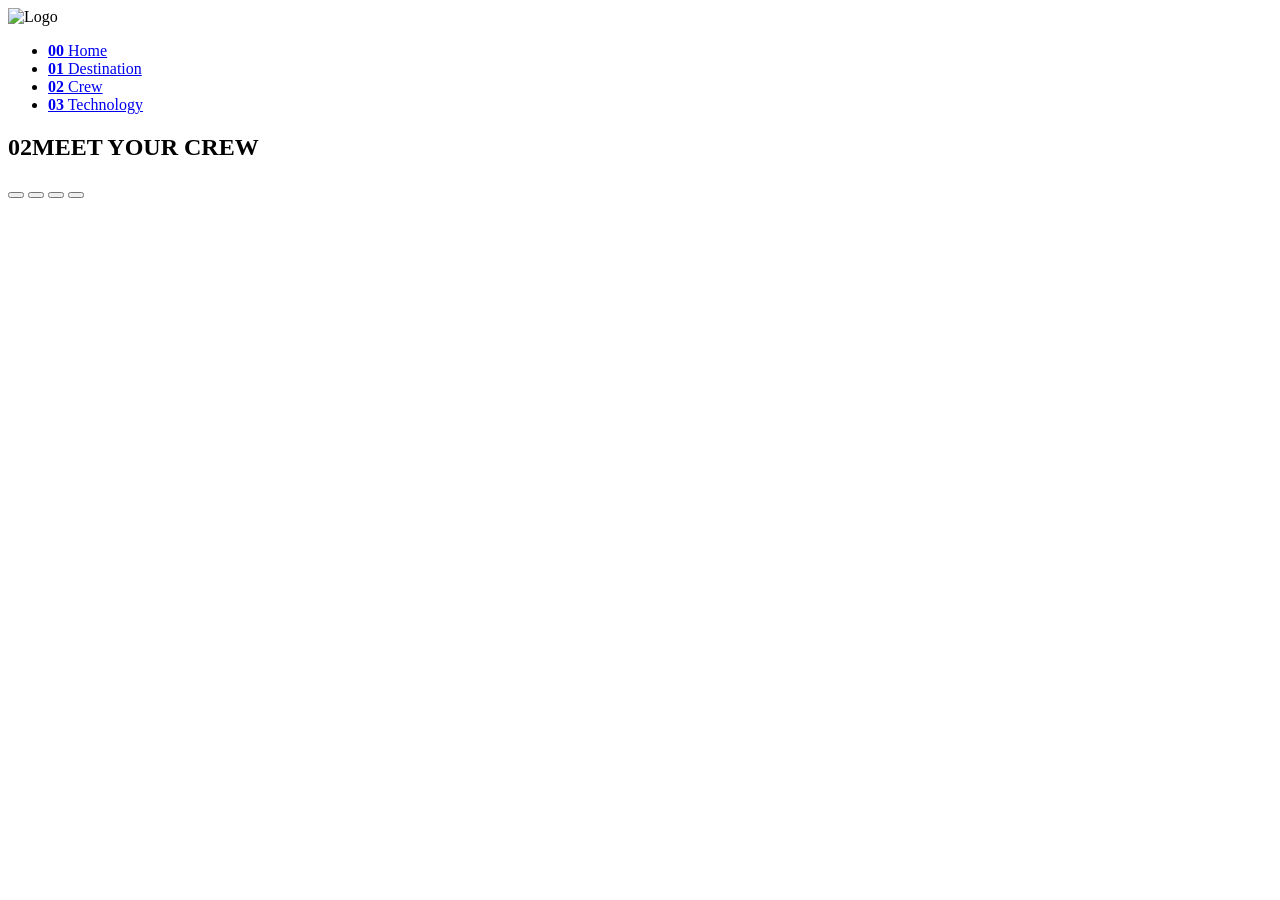
==== crew.html @ bb78ca0f "Add files via upload" ====
<!DOCTYPE html>
<html lang="en">
    <head>
        <meta charset="UTF-8">
        <meta name="viewport" content="width=device-width, initial-scale=1.0">
        <title>Crew</title>
        <link rel="stylesheet" href="style.css">
    </head>
    <body>
        <section class="container-crew">
            <nav>
                <img src="shared/logo.svg" alt="Logo" class="logo">
                <ul>
                <li><a href="index.html"><strong>00</strong> Home</a></li>
                <li><a href="destination.html"><strong>01</strong> Destination</a></li>
                <li><a href="crew.html"><strong>02</strong> Crew</a></li>
                <li><a href="technology.html"><strong>03</strong> Technology</a></li>
            </ul>
            </nav>
            <div class="content-crew"> 
            <div class="left">
                <h1><span>02</span>MEET YOUR CREW</h1>
                <h3 id="role"></h3>
                <h1 id="name"></h1>
                <p id="bio"></p>
                <div class="dots">
                    <button class="dot" data-index="0"></button>
                    <button class="dot" data-index="1"></button>
                    <button class="dot" data-index="2"></button>
                    <button class="dot" data-index="3"></button>
                </div>
            </div>

             <div class="right">
                <img id="crew-img">
            </div>
            </div>
        </section>
        <script src="index.js"></script>
    </body>
</html>
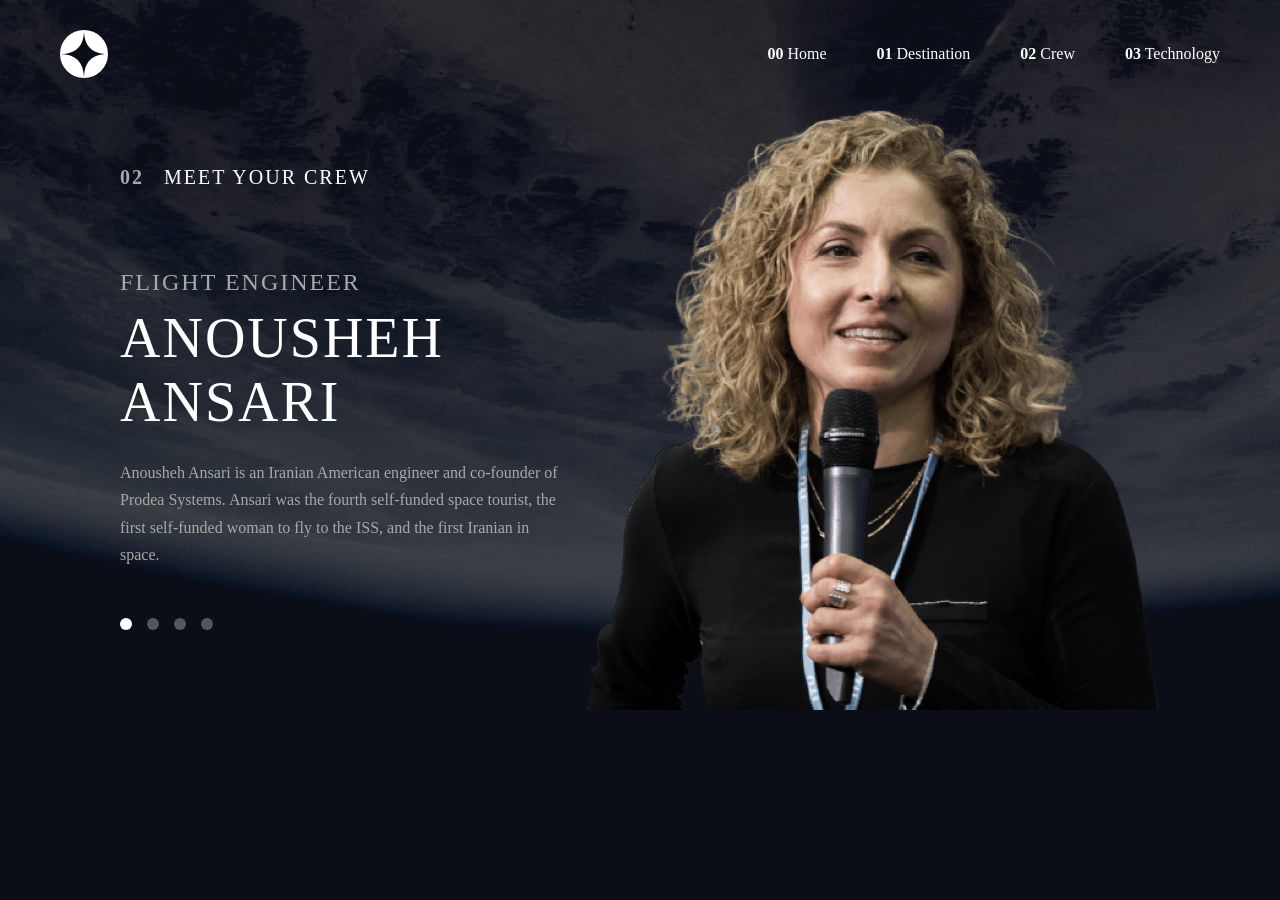
==== commit baad39aa: "Fix logo path and clean up crew.html Updated logo source path and fixed HTML formatting." ====
--- a/crew.html
+++ b/crew.html
@@ -9,7 +9,7 @@
     <body>
         <section class="container-crew">
             <nav>
-                <img src="shared/logo.svg" alt="Logo" class="logo">
+                <img src="logo.svg" alt="Logo" class="logo">
                 <ul>
                 <li><a href="index.html"><strong>00</strong> Home</a></li>
                 <li><a href="destination.html"><strong>01</strong> Destination</a></li>
@@ -38,4 +38,4 @@
         </section>
         <script src="index.js"></script>
     </body>
-</html>+</html>
--- a/style.css
+++ b/style.css
@@ -0,0 +1,982 @@
+*{
+    margin:0;
+    padding:0;
+    box-sizing:border-box;
+}
+
+.container{
+    width:100%;
+    min-height:100vh;
+    background-image:url("background-home-desktop.jpg");
+    background-size:cover;
+    background-position:center;
+    background-repeat:no-repeat;
+}
+
+nav{
+    display: flex;
+    align-items: center;
+    padding: 30px 60px;
+}
+
+nav ul{
+    margin-left: auto; 
+    display: flex;
+    gap: 50px;
+    list-style: none;
+}
+
+nav a{
+    color:white;
+    text-decoration:none;
+}
+
+.content{
+    display:flex;
+    justify-content:space-between;
+    align-items:center;
+    padding:100px 120px;
+}
+
+.heading{
+    font-size: 20px;
+    color: rgb(169,168,168);
+}
+
+h1{
+    font-size: 120px;
+    color: white;
+    font-weight: 400;
+}
+
+.description{
+    color: rgb(169,168,168);
+    max-width: 450px;
+    line-height: 1.7;
+}
+
+.left{
+    max-width:450px;
+}
+
+.right{
+    display:flex;
+    justify-content:center;
+    align-items:center;
+}
+
+.explore{
+    width: 200px;
+    height: 200px;
+    border-radius: 50%;
+    background: white;
+    color: black;
+    border: none;
+    font-size: 32px;
+    letter-spacing: 2px;
+    cursor: pointer;
+
+    display: flex;
+    justify-content: center;
+    align-items: center;
+
+    position: relative;
+    z-index: 1;
+
+    transition: transform 0.3s ease;
+}
+
+.explore::after{
+    content: "";
+    position: absolute;
+
+    width: 100%;
+    height: 100%;
+
+    border-radius: 50%;
+    background: rgba(255,255,255,0.15);
+
+    top: 50%;
+    left: 50%;
+
+    transform: translate(-50%, -50%) scale(1);
+    opacity: 0;
+
+    transition: all 0.4s ease;
+
+    z-index: -1;
+}
+
+.explore:hover::after{
+    transform: translate(-50%, -50%) scale(1.5);
+    opacity: 1;
+}
+
+.container-destination{
+      width:100%;
+    min-height:100vh;
+    background-image:url("background-destination-desktop.jpg");
+    background-size:cover;
+    background-position:center;
+    background-repeat:no-repeat;
+}
+
+.content-destination{
+    display: flex;
+    align-items: center;
+    gap: 80px;
+    padding: 60px 120px;
+}
+
+.content-destination .left{
+    max-width: 445px;
+}
+
+.content-destination .left img{
+    width: 100%;
+}
+
+.content-destination .right{
+    display: flex;
+    flex-direction: column;
+    align-items: flex-start;
+    color: white;
+    max-width: 445px;
+}
+
+.container-destination h1{
+    font-size: 20px;
+    font-weight: 400;
+    letter-spacing: 2px;
+    margin-bottom: 40px;
+}
+
+.container-destination h1 span{
+    color: rgb(169,168,168);
+    font-weight: 700;
+    margin-right: 10px;
+}
+
+.planet-buttons{
+    display: flex;
+    flex-direction: row;
+    gap: 30px;
+    margin-bottom: 40px;
+}
+
+
+.planet-buttons button{
+    background: none;
+    border: none;
+    border-bottom: 3px solid transparent;
+    color: rgb(169,168,168);
+    letter-spacing: 2px;
+    font-size: 14px;
+    padding-bottom: 10px;
+    cursor: pointer;
+}
+
+.planet-buttons button:hover{
+    border-bottom: 3px solid rgba(255,255,255,0.5);
+}
+
+.planet-card h2{
+    font-size: 90px;
+    font-weight: 400;
+    color: white;
+    margin-bottom: 20px;
+}
+
+.planet-card p{
+    color: rgb(169,168,168);
+    line-height: 1.7;
+    margin-bottom: 30px;
+}
+
+hr{
+    border: none;
+    border-top: 1px solid rgba(255,255,255,0.2);
+    width: 100%;
+    margin-bottom: 30px;
+}
+
+.avg-distance, .avg-time{
+    display: inline-block;
+    margin-right: 60px;
+}
+
+.avg-distance h3, .avg-time h3{
+    font-size: 12px;
+    color: rgb(169,168,168);
+    letter-spacing: 2px;
+    margin-bottom: 10px;
+}
+
+.avg-distance h4, .avg-time h4{
+    font-size: 28px;
+    color: white;
+    font-weight: 400;
+}
+
+.planet-buttons button.active{
+    border-bottom: 3px solid white;
+    color: white;
+}
+
+.container-crew{
+    background-image:url("background-crew-desktop.jpg");
+    width:100%;
+    min-height:100vh;
+    background-size:cover;
+    background-position:center;
+    background-repeat:no-repeat;
+}
+
+.content-crew{
+    display: flex;
+    justify-content: space-between;
+    align-items: flex-end;
+    flex: 1;
+    padding: 0 120px;
+}
+
+.content-crew .left{
+    max-width: 445px;
+    padding-bottom: 80px;
+}
+
+.container-crew h1{
+    font-size: 20px;
+    font-weight: 400;
+    letter-spacing: 2px;
+    margin-bottom: 80px;
+    display: flex;
+    align-items: center;
+    gap: 20px;
+}
+
+.container-crew h1 span{
+    color: rgb(169,168,168);
+    font-weight: 700;
+}
+
+#role{
+    color: rgb(169,168,168);
+    font-weight: 400;
+    font-size: 24px;
+    letter-spacing: 2px;
+    text-transform: uppercase;
+    margin-bottom: 10px;
+}
+
+#name{
+    font-family: 'Bellefair', serif;
+    font-size: 56px;
+    font-weight: 400;
+    color: white;
+    text-transform: uppercase;
+    margin-bottom: 25px;
+}
+
+#bio{
+    color: rgb(169,168,168);
+    line-height: 1.7;
+    margin-bottom: 50px;
+}
+
+.dots{
+    display: flex;
+    gap: 15px;
+}
+
+.dot{
+    width: 12px;
+    height: 12px;
+    border-radius: 50%;
+    background: rgba(255,255,255,0.3);
+    border: none;
+    cursor: pointer;
+    padding: 0;
+}
+
+.dot.active{
+    background: white;
+}
+
+.content-crew .right{
+    display: flex;
+    align-items: flex-end;
+    height: 100%;
+}
+
+.content-crew .right img{
+    max-height: 85vh;
+    display: block;
+}
+
+.container-tech{
+background-image: url("background-technology-desktop.jpg");
+background-repeat: 0;
+width:100%;
+min-height:100vh;
+background-size: cover;
+}
+/* =========================
+   TECHNOLOGY PAGE
+========================= */
+/* =========================
+   TECHNOLOGY
+========================= */
+
+.content-tech {
+    width: 100%;
+    min-height: 100vh;
+
+    display: grid;
+    grid-template-columns: 60% 40%;
+
+    position: relative;
+
+    padding-top: 200px;
+    box-sizing: border-box;
+}
+
+
+/* =========================
+   LEFT
+========================= */
+
+.content-tech .left {
+    position: relative;
+
+    width: 100%;
+    padding-left: 165px;
+
+    box-sizing: border-box;
+}
+
+
+/* =========================
+   PAGE TITLE
+========================= */
+
+.h1-tech {
+    position: absolute;
+
+    top: -150px;
+    left: 165px;
+
+    margin: 0;
+
+    color: white;
+
+    font-size: 27px;
+    font-weight: 400;
+
+    letter-spacing: 4px;
+
+    white-space: nowrap;
+}
+
+.h1-tech span {
+    color: #6f7180;
+
+    font-weight: bold;
+    margin-right: 15px;
+}
+
+
+/* =========================
+   NUMBERS
+========================= */
+
+.numbers-content {
+    position: absolute;
+    left: 165px;
+    display: flex;
+    flex-direction: column;
+    gap: 30px;
+}
+
+.number {
+    width: 80px;
+    height: 80px;
+
+    border-radius: 50%;
+
+    border: 1px solid rgba(255, 255, 255, 0.3);
+
+    background: transparent;
+
+    color: white;
+
+    font-family: Georgia, serif;
+
+    font-size: 28px;
+
+    cursor: pointer;
+
+    transition: 0.3s;
+}
+
+.number:hover {
+    border-color: white;
+}
+
+.number.active {
+    background: white;
+    color: #0b0d17;
+
+    border-color: white;
+}
+
+
+/* =========================
+   TEXT
+========================= */
+
+#p-tech {
+    margin: 0;
+
+    padding-top: 0;
+
+    margin-left: 220px;
+
+    color: white;
+
+    font-size: 14px;
+
+    letter-spacing: 3px;
+
+    text-transform: uppercase;
+}
+
+
+#h-tech {
+    margin: 12px 0 20px 220px;
+
+    color: white;
+
+    font-family: Georgia, serif;
+
+    font-size: 52px;
+
+    font-weight: 400;
+
+    line-height: 1;
+
+    white-space: nowrap;
+}
+
+
+#pp-tech {
+    width: 470px;
+
+    margin: 0 0 0 220px;
+
+    color: #c5c7d1;
+
+    font-family: Arial, sans-serif;
+
+    font-size: 16px;
+
+    line-height: 1.9;
+}
+
+
+/* =========================
+   RIGHT IMAGE
+========================= */
+
+.content-tech .right {
+    width: 100%;
+
+    display: flex;
+
+    justify-content: flex-end;
+
+    align-items: flex-start;
+}
+
+
+#tech-img {
+    width: 515px;
+    height: 525px;
+    margin-top: -80px;
+    object-fit: cover;
+
+    display: block;
+}
+
+
+/* =========================
+   TABLET
+========================= */
+
+@media (max-width: 1024px) {
+
+    .content-tech {
+        display: flex;
+        flex-direction: column;
+
+        padding-top: 180px;
+    }
+
+    /* Page title */
+
+    .h1-tech {
+        position: static;
+
+        margin: 0 0 70px 40px;
+
+        font-size: 24px;
+    }
+
+
+    /* Left */
+
+    .content-tech .left {
+        width: 100%;
+
+        padding: 0 40px;
+
+        display: flex;
+        flex-direction: column;
+        align-items: center;
+    }
+
+
+    /* Numbers */
+
+    .numbers-content {
+        position: static;
+
+        flex-direction: row;
+
+        gap: 25px;
+
+        order: 1;
+
+        margin-bottom: 45px;
+    }
+
+    .number {
+        width: 70px;
+        height: 70px;
+
+        font-size: 24px;
+    }
+
+
+    /* Text */
+
+    #p-tech {
+        order: 2;
+
+        margin: 0 0 15px 0;
+
+        text-align: center;
+    }
+
+    #h-tech {
+        order: 3;
+
+        margin: 0 0 25px 0;
+
+        font-size: 42px;
+
+        text-align: center;
+    }
+
+    #pp-tech {
+        order: 4;
+
+        width: 80%;
+
+        margin: 0;
+
+        text-align: center;
+
+        line-height: 1.8;
+    }
+
+
+    /* Image */
+
+    .content-tech .right {
+        width: 100%;
+
+        order: 2;
+
+        justify-content: center;
+
+        margin-top: 60px;
+    }
+
+    #tech-img {
+        width: 80%;
+        height: 400px;
+        margin-top: 20px;
+        object-fit: cover;
+    }
+}
+
+
+/* =========================
+   MOBILE
+========================= */
+
+@media (max-width: 600px) {
+
+    .content-tech {
+        padding-top: 130px;
+    }
+
+
+    /* Page title */
+
+    .h1-tech {
+        margin: 0 0 45px 25px;
+
+        font-size: 18px;
+
+        letter-spacing: 3px;
+    }
+
+    .h1-tech span {
+        margin-right: 8px;
+    }
+
+
+    /* Left */
+
+    .content-tech .left {
+        padding: 0 25px;
+    }
+
+
+    /* Numbers */
+
+    .numbers-content {
+        gap: 15px;
+
+        margin-bottom: 35px;
+    }
+
+    .number {
+        width: 55px;
+        height: 55px;
+
+        font-size: 20px;
+    }
+
+
+    /* Terminology */
+
+    #p-tech {
+        margin: 0 0 12px 0;
+
+        font-size: 11px;
+
+        letter-spacing: 2px;
+    }
+
+
+    /* Title */
+
+    #h-tech {
+        margin: 0 0 20px 0;
+
+        font-size: 32px;
+
+        line-height: 1.1;
+
+        white-space: normal;
+
+        text-align: center;
+    }
+
+
+    /* Description */
+
+    #pp-tech {
+        width: 100%;
+
+        margin: 0;
+
+        font-size: 14px;
+
+        line-height: 1.8;
+
+        text-align: center;
+    }
+
+
+    /* Image */
+
+    .content-tech .right {
+        margin-top: 40px;
+    }
+
+    #tech-img {
+        width: 100%;
+
+        height: 300px;
+        margin-top: 20px;
+        object-fit: cover;
+    }
+}
+
+/* =========================================================
+   NAV / HOME / DESTINATION / CREW — RESPONSIVE
+========================================================= */
+
+/* =========================
+   TABLET (<=1024px)
+========================= */
+
+@media (max-width: 1024px) {
+
+    /* Nav */
+
+    nav{
+        padding: 25px 40px;
+    }
+
+    .logo{
+        width: 40px;
+    }
+
+    nav ul{
+        gap: 30px;
+    }
+
+    nav a{
+        font-size: 14px;
+    }
+
+    nav a strong{
+        margin-right: 5px;
+    }
+
+    /* Home */
+
+    h1{
+        font-size: 90px;
+    }
+
+    .content{
+        flex-direction: column-reverse;
+        justify-content: center;
+        text-align: center;
+        padding: 60px 40px;
+        gap: 60px;
+    }
+
+    .left{
+        max-width: 100%;
+    }
+
+    .description{
+        max-width: 100%;
+        margin: 0 auto;
+    }
+
+    .explore{
+        width: 160px;
+        height: 160px;
+        font-size: 26px;
+    }
+
+    /* Destination */
+
+    .container-destination h1{
+        text-align: center;
+        margin-bottom: 30px;
+    }
+
+    .content-destination{
+        flex-direction: column;
+        align-items: center;
+        text-align: center;
+        gap: 40px;
+        padding: 40px 40px;
+    }
+
+    .content-destination .left{
+        max-width: 280px;
+    }
+
+    .content-destination .right{
+        align-items: center;
+        max-width: 500px;
+    }
+
+    .planet-buttons{
+        justify-content: center;
+    }
+
+    .planet-card h2{
+        font-size: 64px;
+    }
+
+    .avg-distance, .avg-time{
+        display: block;
+        margin: 0 0 20px 0;
+    }
+
+    .avg-time{
+        margin-bottom: 0;
+    }
+
+    /* Crew */
+
+    .container-crew h1{
+        justify-content: center;
+        margin-bottom: 40px;
+    }
+
+    .content-crew{
+        flex-direction: column-reverse;
+        align-items: center;
+        text-align: center;
+        padding: 0 40px 40px;
+        gap: 20px;
+    }
+
+    .content-crew .left{
+        max-width: 500px;
+        padding-bottom: 0;
+    }
+
+    .dots{
+        justify-content: center;
+    }
+
+    .content-crew .right img{
+        max-height: 45vh;
+    }
+
+}
+
+
+/* =========================
+   MOBILE (<=600px)
+========================= */
+
+@media (max-width: 600px) {
+
+    /* Nav */
+
+    nav{
+        padding: 20px 25px;
+        flex-wrap: wrap;
+        justify-content: center;
+        gap: 15px;
+    }
+
+    .logo{
+        width: 32px;
+    }
+
+    nav ul{
+        margin-left: 0;
+        gap: 16px;
+        flex-wrap: wrap;
+        justify-content: center;
+    }
+
+    nav a{
+        font-size: 12px;
+    }
+
+    /* Home */
+
+    h1{
+        font-size: 56px;
+    }
+
+    .content{
+        padding: 30px 25px;
+        gap: 40px;
+    }
+
+    .heading{
+        font-size: 16px;
+    }
+
+    .description{
+        font-size: 14px;
+    }
+
+    .explore{
+        width: 120px;
+        height: 120px;
+        font-size: 18px;
+    }
+
+    /* Destination */
+
+    .container-destination h1{
+        font-size: 16px;
+        margin-bottom: 20px;
+    }
+
+    .content-destination{
+        padding: 25px 25px;
+        gap: 25px;
+    }
+
+    .content-destination .left{
+        max-width: 170px;
+    }
+
+    .planet-buttons{
+        gap: 18px;
+        margin-bottom: 25px;
+    }
+
+    .planet-buttons button{
+        font-size: 12px;
+    }
+
+    .planet-card h2{
+        font-size: 40px;
+        margin-bottom: 12px;
+    }
+
+    .planet-card p{
+        font-size: 14px;
+        margin-bottom: 20px;
+    }
+
+    .avg-distance h4, .avg-time h4{
+        font-size: 22px;
+    }
+
+    /* Crew */
+
+    .container-crew h1{
+        font-size: 16px;
+        margin-bottom: 25px;
+    }
+
+    #role{
+        font-size: 16px;
+    }
+
+    #name{
+        font-size: 32px;
+        margin-bottom: 15px;
+    }
+
+    #bio{
+        font-size: 14px;
+        margin-bottom: 25px;
+    }
+
+    .content-crew .right img{
+        max-height: 30vh;
+    }
+    
+}
